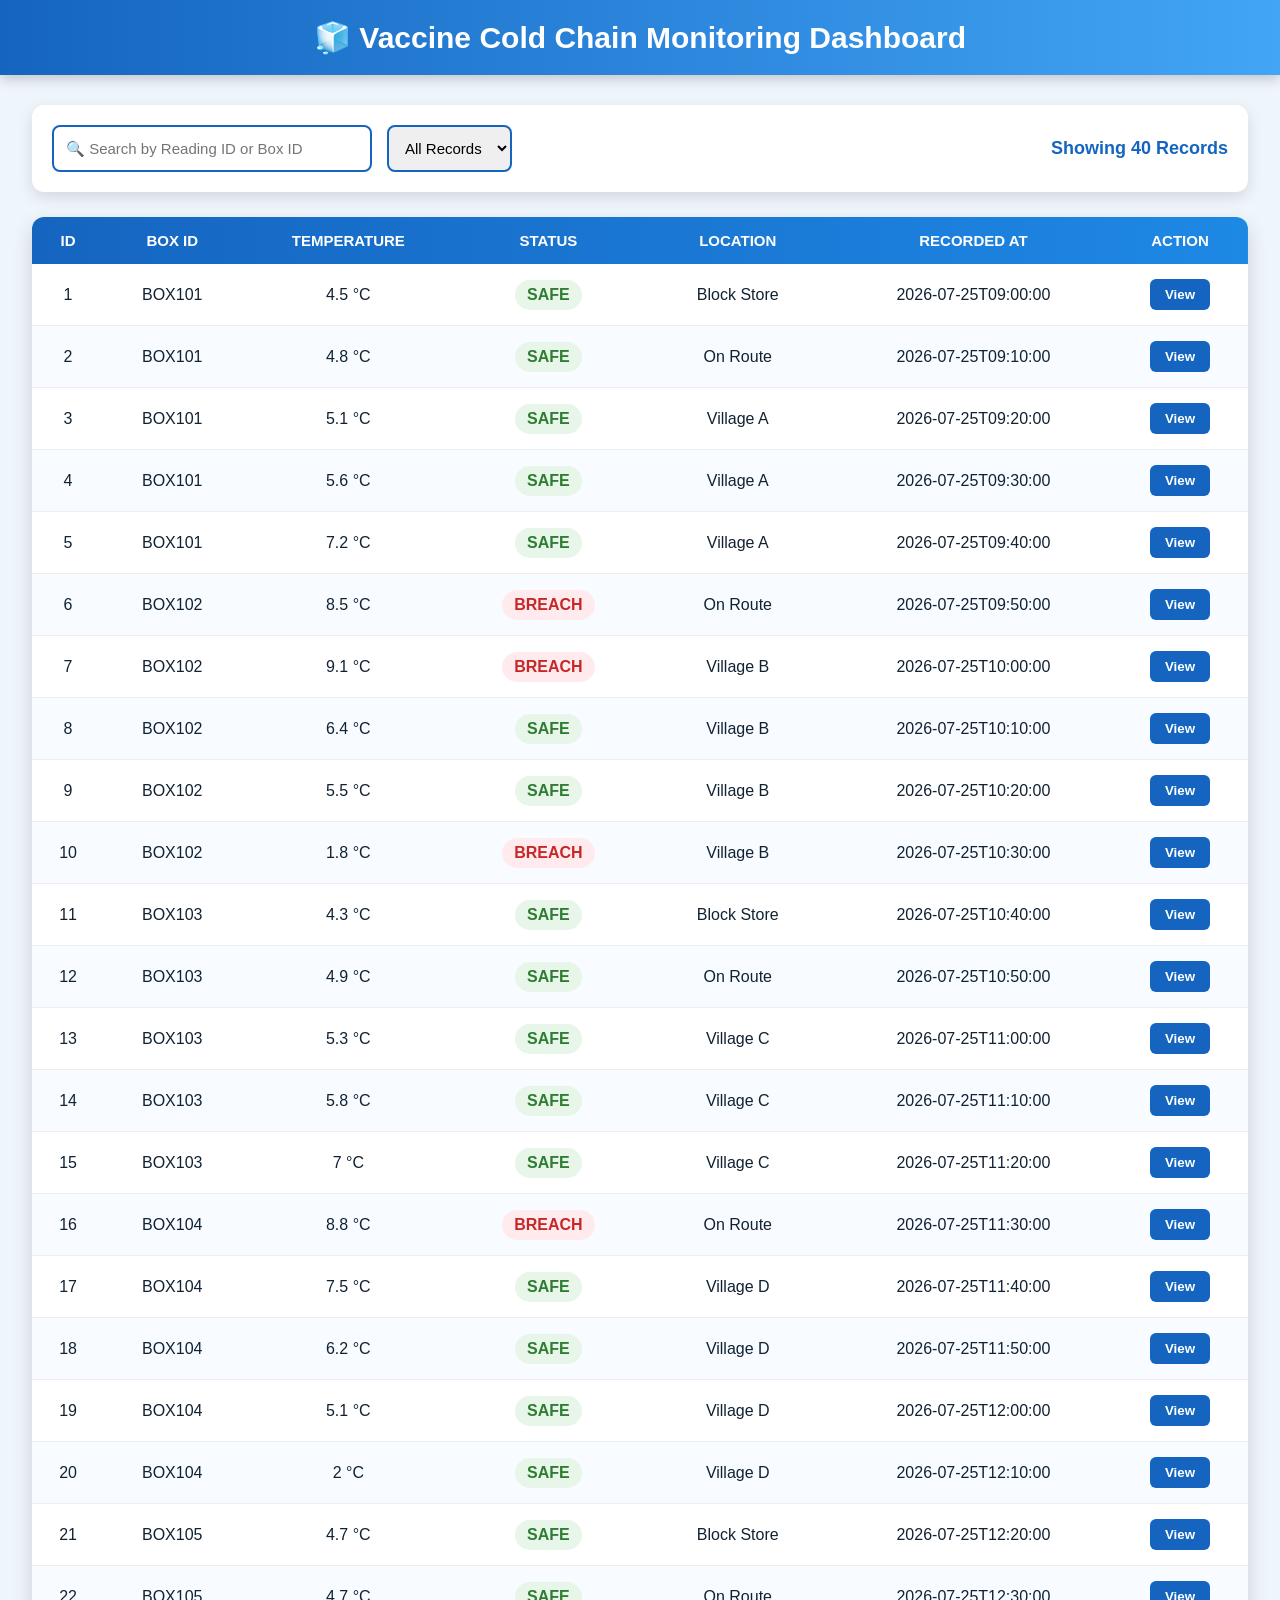
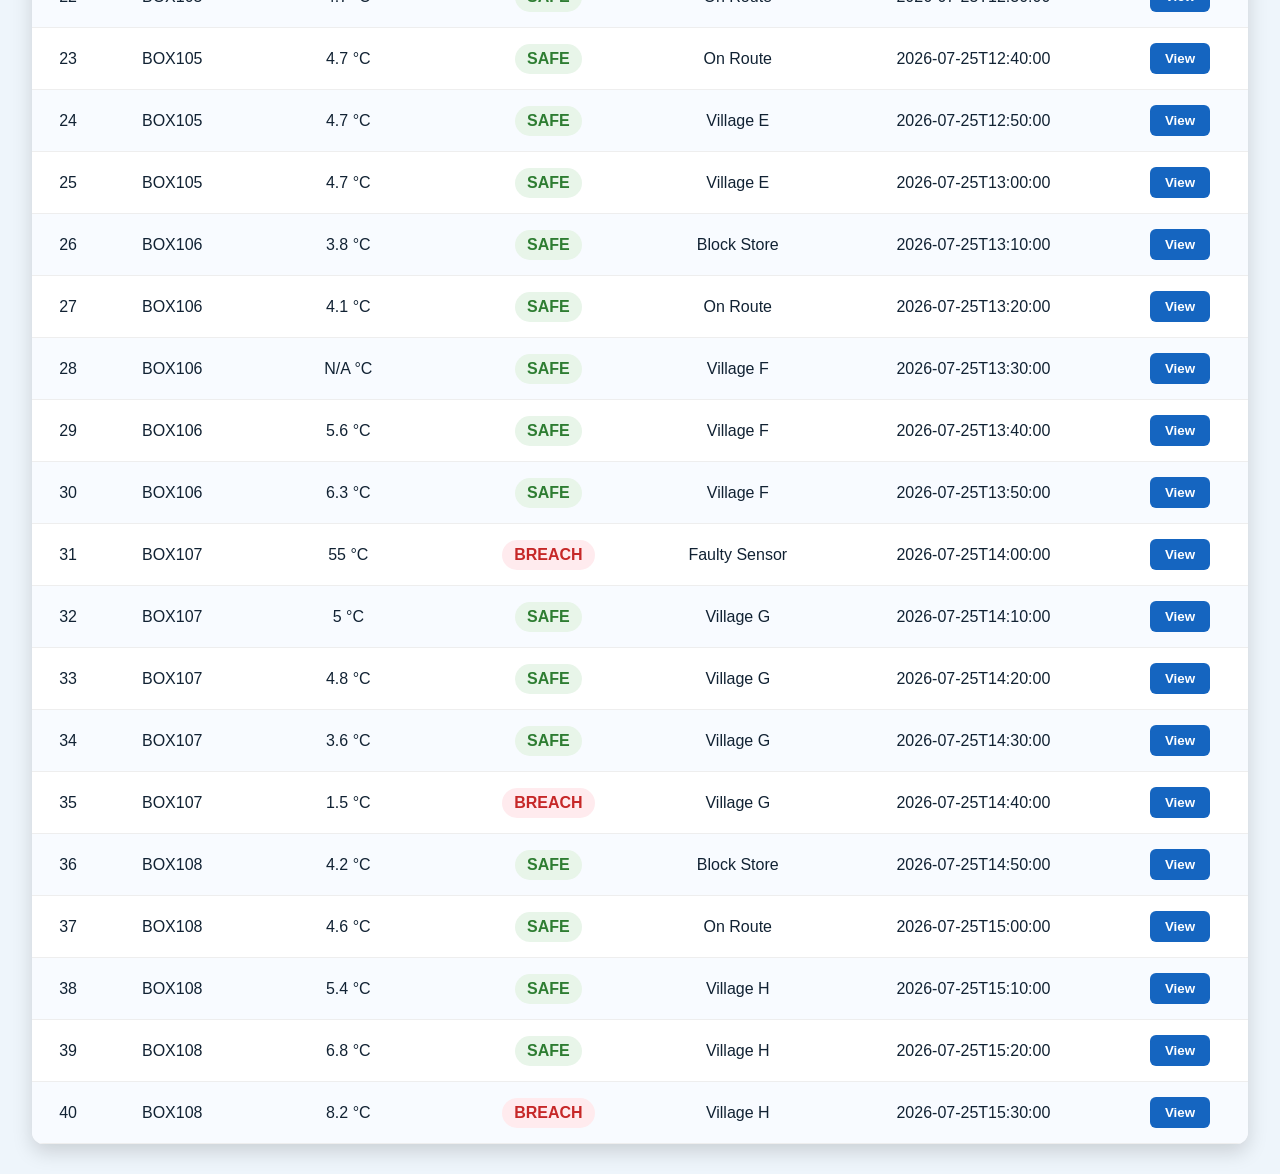
==== sih_ast_progect/Vaccine-ColdChain-Monitor/dashboard.html @ 297a02da "Add files via upload" ====
<!DOCTYPE html>
<html lang="en">

<head>

<meta charset="UTF-8">
<meta name="viewport" content="width=device-width, initial-scale=1.0">

<title>Vaccine Cold Chain Dashboard</title>

<link rel="stylesheet" href="css/style.css">

<style>

*{
margin:0;
padding:0;
box-sizing:border-box;
font-family:Arial,sans-serif;
}

body{
background:#eef5fb;
}

header{
background:linear-gradient(90deg,#1565C0,#42A5F5);
color:white;
padding:20px;
text-align:center;
font-size:30px;
font-weight:bold;
box-shadow:0 4px 12px rgba(0,0,0,.2);
}

.container{
width:95%;
margin:30px auto;
}

.controls{
display:flex;
justify-content:space-between;
align-items:center;
flex-wrap:wrap;
gap:15px;
background:white;
padding:20px;
border-radius:12px;
box-shadow:0 5px 15px rgba(0,0,0,.12);
margin-bottom:25px;
}

.left-controls{
display:flex;
gap:15px;
flex-wrap:wrap;
}

#search{
width:320px;
padding:12px;
border:2px solid #1565C0;
border-radius:8px;
font-size:15px;
}

#filter{
padding:12px;
border:2px solid #1565C0;
border-radius:8px;
font-size:15px;
cursor:pointer;
}

#count{
font-size:18px;
font-weight:bold;
color:#1565C0;
}

table{
width:100%;
border-collapse:collapse;
background:white;
border-radius:12px;
overflow:hidden;
box-shadow:0 8px 20px rgba(0,0,0,.15);
}

thead{
background:linear-gradient(90deg,#1565C0,#1E88E5);
}

th{
color:white;
padding:15px;
font-size:15px;
text-transform:uppercase;
}

td{
padding:15px;
text-align:center;
border-bottom:1px solid #eee;
}

tbody tr:nth-child(even){
background:#f8fbff;
}

tbody tr:hover{
background:#E3F2FD;
}

.safe{
background:#E8F5E9;
color:#2E7D32;
padding:6px 12px;
border-radius:20px;
font-weight:bold;
display:inline-block;
}

.breach{
background:#FFEBEE;
color:#C62828;
padding:6px 12px;
border-radius:20px;
font-weight:bold;
display:inline-block;
}

.view-btn{
background:#1565C0;
color:white;
border:none;
padding:8px 15px;
border-radius:6px;
cursor:pointer;
font-weight:bold;
}

.view-btn:hover{
background:#0D47A1;
}

</style>

</head>

<body>

<header>

🧊 Vaccine Cold Chain Monitoring Dashboard

</header>

<div class="container">

<div class="controls">

<div class="left-controls">

<input
type="text"
id="search"
placeholder="🔍 Search by Reading ID or Box ID">

<select id="filter">

<option value="all">All Records</option>
<option value="safe">Safe</option>
<option value="breach">Breach</option>

</select>

</div>

<p id="count">
Showing 0 Records
</p>

</div>

<table>

<thead>

<tr>

<th>ID</th>
<th>Box ID</th>
<th>Temperature</th>
<th>Status</th>
<th>Location</th>
<th>Recorded At</th>
<th>Action</th>

</tr>

</thead>

<tbody id="tableBody">

<tr>

<td colspan="7">
Loading Data...
</td>

</tr>

</tbody>

</table>

</div>

<script src="js/script.js"></script>

</body>

</html>
---- sih_ast_progect/Vaccine-ColdChain-Monitor/css/style.css ----
*{
margin:0;
padding:0;
box-sizing:border-box;
font-family:'Segoe UI',sans-serif;
}


body{

background:#eef8ff;
color:#123;

}



/* Navbar */


nav{

display:flex;
justify-content:space-between;
align-items:center;
padding:20px 8%;

background:white;

box-shadow:0 5px 20px rgba(0,0,0,.08);

}


.logo{

font-size:24px;
font-weight:700;
color:#0077cc;

}


.menu a{

margin-left:30px;
text-decoration:none;
color:#333;
font-weight:600;

}


.menu a:hover{

color:#0077cc;

}




/* Hero */


.hero{

display:flex;
align-items:center;
justify-content:space-between;

padding:70px 8%;

}



.hero-text{

width:50%;

}


.hero-text h1{

font-size:50px;
line-height:1.2;

color:#005b96;

}



.hero-text p{

font-size:18px;

margin:25px 0;

color:#555;

line-height:1.6;

}



.btn{

background:#0077cc;

padding:15px 35px;

border-radius:30px;

color:white;

text-decoration:none;

font-weight:bold;

display:inline-block;

transition:.3s;

}



.btn:hover{

background:#004d80;

transform:translateY(-5px);

}



/* Image */


.hero-image img{

width:330px;

filter:drop-shadow(0 20px 20px #aaa);

}




/* Stats */


.stats{

display:grid;

grid-template-columns:repeat(4,1fr);

gap:25px;

padding:40px 8%;

}



.stat-card{

background:white;

padding:30px;

border-radius:20px;

text-align:center;

box-shadow:0 10px 25px rgba(0,0,0,.08);

transition:.3s;

}



.stat-card:hover{

transform:translateY(-10px);

}



.stat-card h2{

font-size:35px;

color:#0077cc;

margin-bottom:10px;

}



.stat-card h3{

margin-bottom:10px;

}



.stat-card p{

color:#666;

}



.safe h2{

color:green;

}


.danger h2{

color:red;

}




/* About */


.about{

margin:50px auto;

width:80%;

background:white;

padding:40px;

border-radius:25px;

box-shadow:0 10px 25px rgba(0,0,0,.08);

text-align:center;

}



.about h2{

color:#0077cc;

font-size:32px;

margin-bottom:20px;

}



.about p{

font-size:18px;

line-height:1.7;

color:#555;

}




@media(max-width:900px){

.hero{

flex-direction:column;

text-align:center;

}


.hero-text{

width:100%;

}


.stats{

grid-template-columns:1fr;

}

}
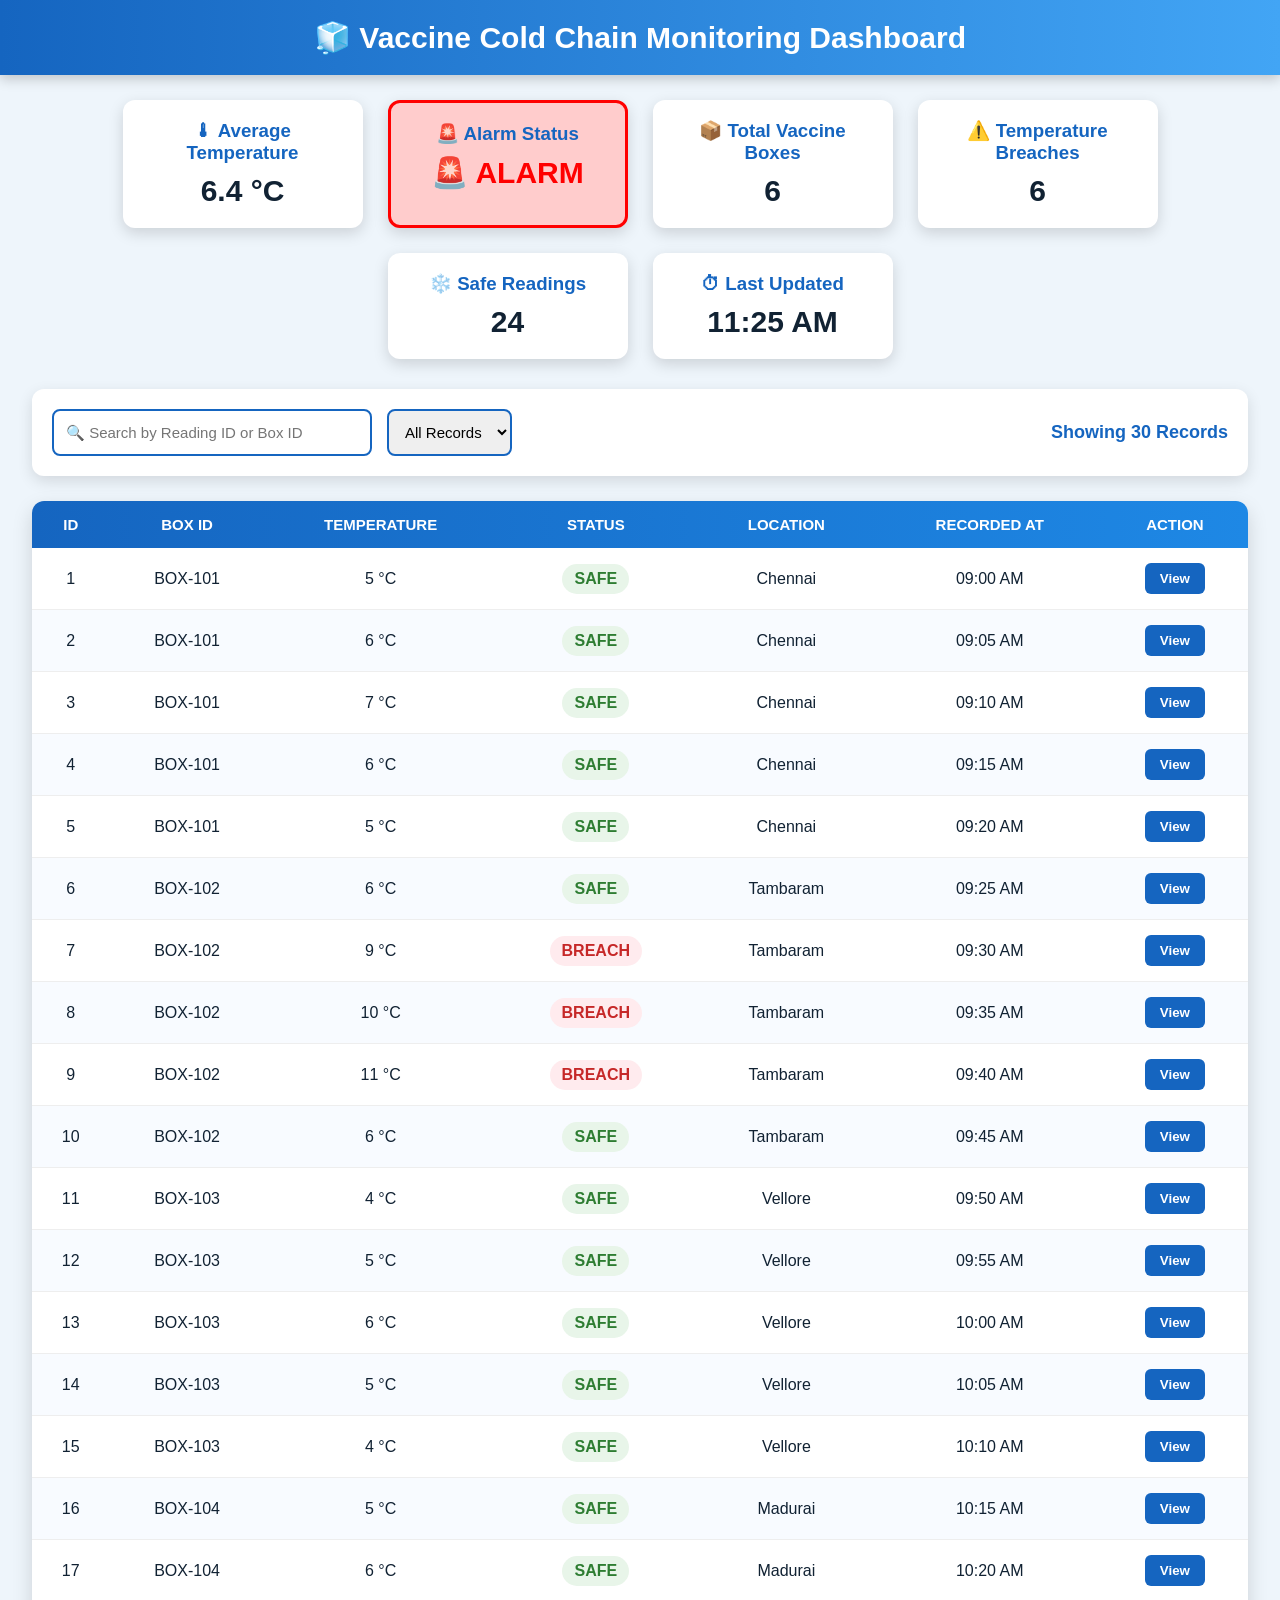
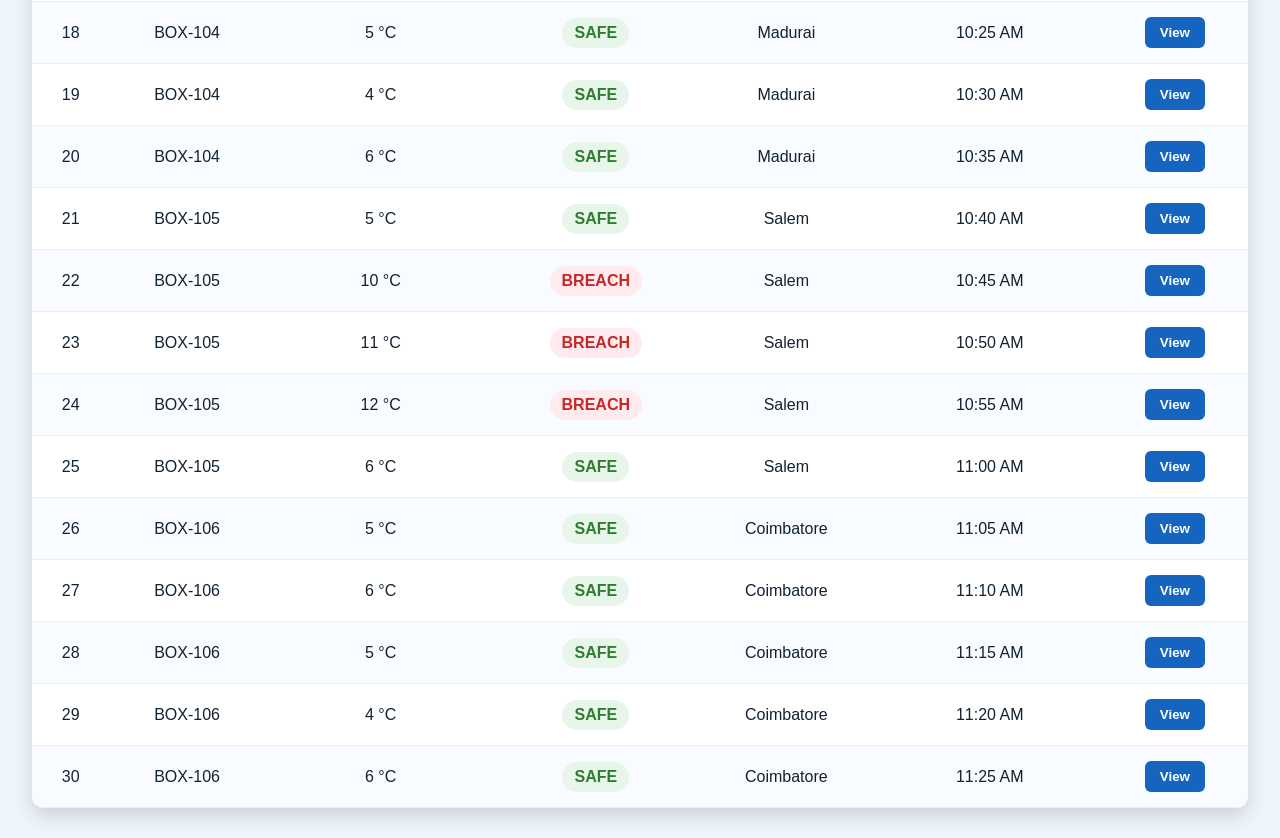
==== commit 0b623b31: "Add files via upload" ====
--- a/sih_ast_progect/Vaccine-ColdChain-Monitor/dashboard.html
+++ b/sih_ast_progect/Vaccine-ColdChain-Monitor/dashboard.html
@@ -1,225 +1,257 @@
-<!DOCTYPE html>
+<!doctype html>
 <html lang="en">
-
-<head>
-
-<meta charset="UTF-8">
-<meta name="viewport" content="width=device-width, initial-scale=1.0">
-
-<title>Vaccine Cold Chain Dashboard</title>
-
-<link rel="stylesheet" href="css/style.css">
-
-<style>
-
-*{
-margin:0;
-padding:0;
-box-sizing:border-box;
-font-family:Arial,sans-serif;
-}
-
-body{
-background:#eef5fb;
-}
-
-header{
-background:linear-gradient(90deg,#1565C0,#42A5F5);
-color:white;
-padding:20px;
-text-align:center;
-font-size:30px;
-font-weight:bold;
-box-shadow:0 4px 12px rgba(0,0,0,.2);
-}
-
-.container{
-width:95%;
-margin:30px auto;
-}
-
-.controls{
-display:flex;
-justify-content:space-between;
-align-items:center;
-flex-wrap:wrap;
-gap:15px;
-background:white;
-padding:20px;
-border-radius:12px;
-box-shadow:0 5px 15px rgba(0,0,0,.12);
-margin-bottom:25px;
-}
-
-.left-controls{
-display:flex;
-gap:15px;
-flex-wrap:wrap;
-}
-
-#search{
-width:320px;
-padding:12px;
-border:2px solid #1565C0;
-border-radius:8px;
-font-size:15px;
-}
-
-#filter{
-padding:12px;
-border:2px solid #1565C0;
-border-radius:8px;
-font-size:15px;
-cursor:pointer;
-}
-
-#count{
-font-size:18px;
-font-weight:bold;
-color:#1565C0;
-}
-
-table{
-width:100%;
-border-collapse:collapse;
-background:white;
-border-radius:12px;
-overflow:hidden;
-box-shadow:0 8px 20px rgba(0,0,0,.15);
-}
-
-thead{
-background:linear-gradient(90deg,#1565C0,#1E88E5);
-}
-
-th{
-color:white;
-padding:15px;
-font-size:15px;
-text-transform:uppercase;
-}
-
-td{
-padding:15px;
-text-align:center;
-border-bottom:1px solid #eee;
-}
-
-tbody tr:nth-child(even){
-background:#f8fbff;
-}
-
-tbody tr:hover{
-background:#E3F2FD;
-}
-
-.safe{
-background:#E8F5E9;
-color:#2E7D32;
-padding:6px 12px;
-border-radius:20px;
-font-weight:bold;
-display:inline-block;
-}
-
-.breach{
-background:#FFEBEE;
-color:#C62828;
-padding:6px 12px;
-border-radius:20px;
-font-weight:bold;
-display:inline-block;
-}
-
-.view-btn{
-background:#1565C0;
-color:white;
-border:none;
-padding:8px 15px;
-border-radius:6px;
-cursor:pointer;
-font-weight:bold;
-}
-
-.view-btn:hover{
-background:#0D47A1;
-}
-
-</style>
-
-</head>
-
-<body>
-
-<header>
-
-🧊 Vaccine Cold Chain Monitoring Dashboard
-
-</header>
-
-<div class="container">
-
-<div class="controls">
-
-<div class="left-controls">
-
-<input
-type="text"
-id="search"
-placeholder="🔍 Search by Reading ID or Box ID">
-
-<select id="filter">
-
-<option value="all">All Records</option>
-<option value="safe">Safe</option>
-<option value="breach">Breach</option>
-
-</select>
-
-</div>
-
-<p id="count">
-Showing 0 Records
-</p>
-
-</div>
-
-<table>
-
-<thead>
-
-<tr>
-
-<th>ID</th>
-<th>Box ID</th>
-<th>Temperature</th>
-<th>Status</th>
-<th>Location</th>
-<th>Recorded At</th>
-<th>Action</th>
-
-</tr>
-
-</thead>
-
-<tbody id="tableBody">
-
-<tr>
-
-<td colspan="7">
-Loading Data...
-</td>
-
-</tr>
-
-</tbody>
-
-</table>
-
-</div>
-
-<script src="js/script.js"></script>
-
-</body>
-
-</html>+  <head>
+    <meta charset="UTF-8" />
+    <meta name="viewport" content="width=device-width, initial-scale=1.0" />
+
+    <title>Vaccine Cold Chain Dashboard</title>
+
+    <link rel="stylesheet" href="css/style.css" />
+
+    <style>
+      * {
+        margin: 0;
+        padding: 0;
+        box-sizing: border-box;
+        font-family: Arial, sans-serif;
+      }
+
+      body {
+        background: #eef5fb;
+      }
+
+      header {
+        background: linear-gradient(90deg, #1565c0, #42a5f5);
+        color: white;
+        padding: 20px;
+        text-align: center;
+        font-size: 30px;
+        font-weight: bold;
+        box-shadow: 0 4px 12px rgba(0, 0, 0, 0.2);
+      }
+
+      .dashboard-cards {
+        display: flex;
+        justify-content: center;
+        gap: 25px;
+        flex-wrap: wrap;
+        margin: 25px;
+      }
+
+      .card {
+        background: white;
+        padding: 20px;
+        width: 240px;
+        border-radius: 12px;
+        text-align: center;
+        box-shadow: 0 5px 15px rgba(0, 0, 0, 0.15);
+      }
+
+      .card h3 {
+        color: #1565c0;
+        margin-bottom: 10px;
+      }
+
+      .card h2 {
+        font-size: 30px;
+      }
+
+      .container {
+        width: 95%;
+        margin: 30px auto;
+      }
+
+      .controls {
+        display: flex;
+        justify-content: space-between;
+        align-items: center;
+        flex-wrap: wrap;
+        gap: 15px;
+        background: white;
+        padding: 20px;
+        border-radius: 12px;
+        box-shadow: 0 5px 15px rgba(0, 0, 0, 0.12);
+        margin-bottom: 25px;
+      }
+
+      .left-controls {
+        display: flex;
+        gap: 15px;
+        flex-wrap: wrap;
+      }
+
+      #search {
+        width: 320px;
+        padding: 12px;
+        border: 2px solid #1565c0;
+        border-radius: 8px;
+        font-size: 15px;
+      }
+
+      #filter {
+        padding: 12px;
+        border: 2px solid #1565c0;
+        border-radius: 8px;
+        font-size: 15px;
+        cursor: pointer;
+      }
+
+      #count {
+        font-size: 18px;
+        font-weight: bold;
+        color: #1565c0;
+      }
+
+      table {
+        width: 100%;
+        border-collapse: collapse;
+        background: white;
+        border-radius: 12px;
+        overflow: hidden;
+        box-shadow: 0 8px 20px rgba(0, 0, 0, 0.15);
+      }
+
+      thead {
+        background: linear-gradient(90deg, #1565c0, #1e88e5);
+      }
+
+      th {
+        color: white;
+        padding: 15px;
+        font-size: 15px;
+        text-transform: uppercase;
+      }
+
+      td {
+        padding: 15px;
+        text-align: center;
+        border-bottom: 1px solid #eee;
+      }
+
+      tbody tr:nth-child(even) {
+        background: #f8fbff;
+      }
+
+      tbody tr:hover {
+        background: #e3f2fd;
+      }
+
+      .safe {
+        background: #e8f5e9;
+        color: #2e7d32;
+        padding: 6px 12px;
+        border-radius: 20px;
+        font-weight: bold;
+        display: inline-block;
+      }
+
+      .breach {
+        background: #ffebee;
+        color: #c62828;
+        padding: 6px 12px;
+        border-radius: 20px;
+        font-weight: bold;
+        display: inline-block;
+      }
+
+      .view-btn {
+        background: #1565c0;
+        color: white;
+        border: none;
+        padding: 8px 15px;
+        border-radius: 6px;
+        cursor: pointer;
+        font-weight: bold;
+      }
+
+      .view-btn:hover {
+        background: #0d47a1;
+      }
+    </style>
+  </head>
+
+  <body>
+    <header>🧊 Vaccine Cold Chain Monitoring Dashboard</header>
+
+    <!-- New Dashboard Cards -->
+
+<div class="dashboard-cards">
+
+  <div class="card">
+    <h3>🌡 Average Temperature</h3>
+    <h2 id="avgTemp">0 °C</h2>
+  </div>
+
+
+  <div class="card" id="alarmCard">
+    <h3>🚨 Alarm Status</h3>
+    <h2 id="alarmStatus">SAFE</h2>
+  </div>
+
+
+  <div class="card">
+    <h3>📦 Total Vaccine Boxes</h3>
+    <h2 id="boxCount">0</h2>
+  </div>
+
+
+  <div class="card">
+    <h3>⚠️ Temperature Breaches</h3>
+    <h2 id="breachCount">0</h2>
+  </div>
+
+
+  <div class="card">
+    <h3>❄️ Safe Readings</h3>
+    <h2 id="safeCount">0</h2>
+  </div>
+
+
+  <div class="card">
+    <h3>⏱ Last Updated</h3>
+    <h2 id="lastUpdate">--</h2>
+  </div>
+
+</div>    <div class="container">
+      <div class="controls">
+        <div class="left-controls">
+          <input
+            type="text"
+            id="search"
+            placeholder="🔍 Search by Reading ID or Box ID"
+          />
+
+          <select id="filter">
+            <option value="all">All Records</option>
+            <option value="safe">Safe</option>
+            <option value="breach">Breach</option>
+          </select>
+        </div>
+
+        <p id="count">Showing 0 Records</p>
+      </div>
+
+      <table>
+        <thead>
+          <tr>
+            <th>ID</th>
+            <th>Box ID</th>
+            <th>Temperature</th>
+            <th>Status</th>
+            <th>Location</th>
+            <th>Recorded At</th>
+            <th>Action</th>
+          </tr>
+        </thead>
+
+        <tbody id="tableBody">
+          <tr>
+            <td colspan="7">Loading Data...</td>
+          </tr>
+        </tbody>
+      </table>
+    </div>
+
+    <script src="js/script.js"></script>
+  </body>
+</html>
